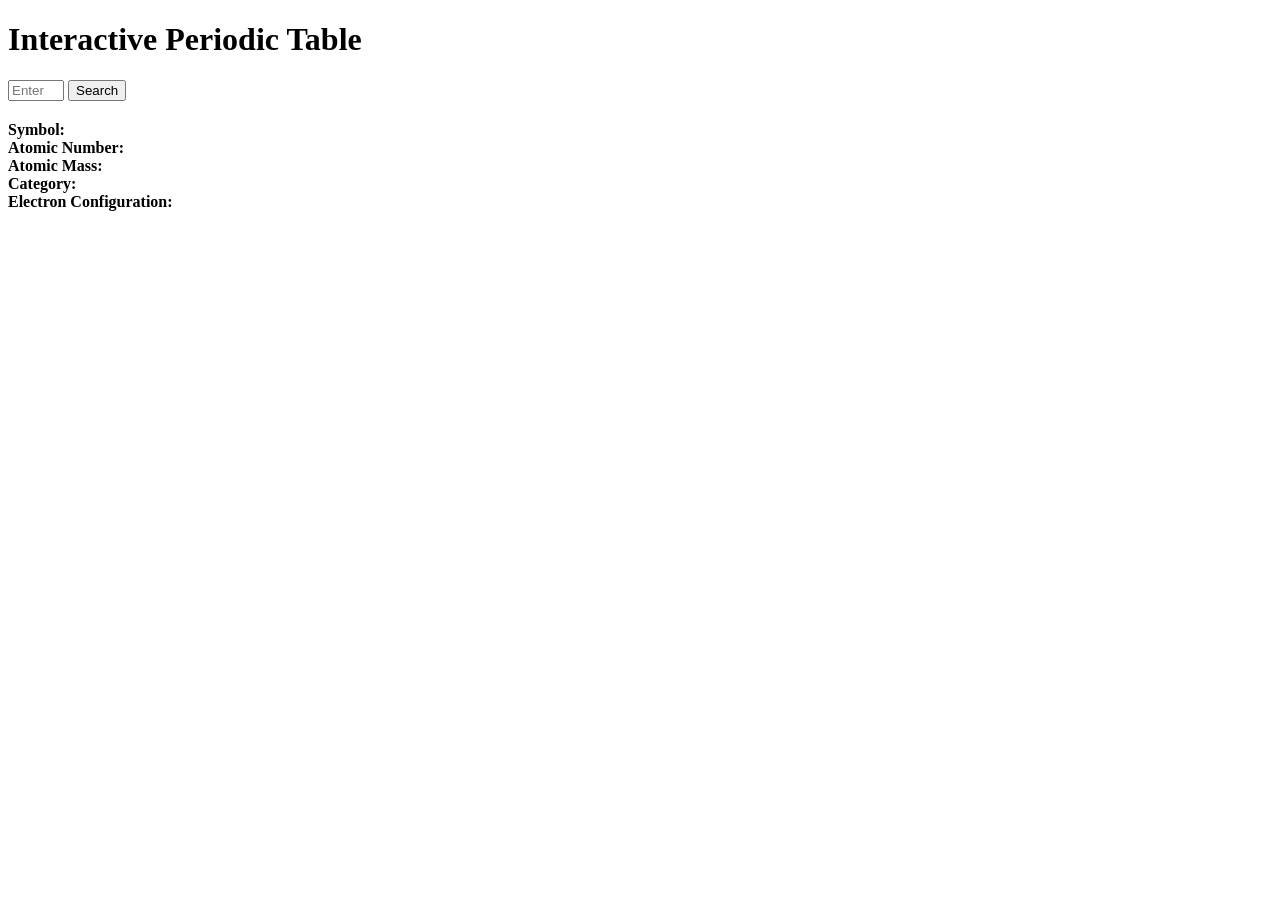
==== index.html @ e543d284 "Add initial HTML structure for periodic table" ====
<!DOCTYPE html>
<html lang="en">
<head>
    <meta charset="UTF-8">
    <meta name="viewport" content="width=device-width, initial-scale=1.0">
    <link rel="stylesheet" href="style.css">
    <script src="elements.js"></script>
    <script src="script.js" defer></script>
    <title>Interactive Periodic Table</title>
</head>
<body>
    <div class="container">
        <h1>Interactive Periodic Table</h1>
        
        <div class="search-section">
            <input 
                type="number" 
                id="atomic-number" 
                placeholder="Enter Atomic Number (1-118)" 
                min="1" 
                max="118"
            >
            <button id="search-btn">Search</button>
        </div>

        <div id="element-info" class="element-info hidden">
            <h2 id="element-name"></h2>
            <div class="info-grid">
                <div><strong>Symbol:</strong> <span id="element-symbol"></span></div>
                <div><strong>Atomic Number:</strong> <span id="element-atomic"></span></div>
                <div><strong>Atomic Mass:</strong> <span id="element-mass"></span></div>
                <div><strong>Category:</strong> <span id="element-category"></span></div>
                <div><strong>Electron Configuration:</strong> <span id="element-config"></span></div>
            </div>
        </div>

        <div id="periodic-table" class="periodic-table">
            <!-- Elements will be generated here -->
        </div>
    </div>
</body>
</html>
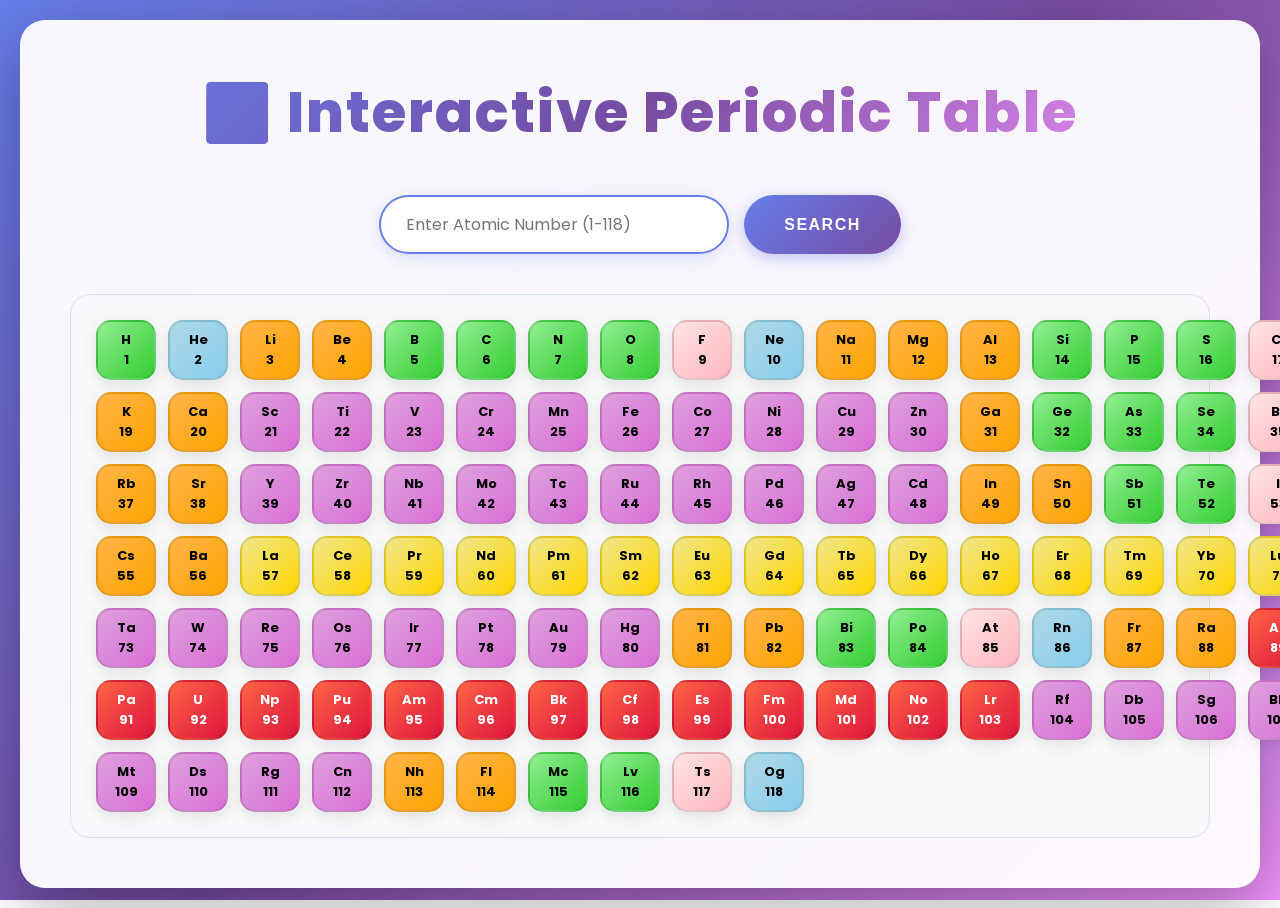
==== commit 28065c05: "Enhance index.html with animated background and emoji title Added animated background wallpaper and " ====
--- a/index.html
+++ b/index.html
@@ -9,8 +9,15 @@
     <title>Interactive Periodic Table</title>
 </head>
 <body>
+    <!-- Animated Background Wallpaper -->
+    <div class="background-wallpaper">
+        <div class="blob blob-1"></div>
+        <div class="blob blob-2"></div>
+        <div class="blob blob-3"></div>
+    </div>
+
     <div class="container">
-        <h1>Interactive Periodic Table</h1>
+        <h1>⚛️ Interactive Periodic Table</h1>
         
         <div class="search-section">
             <input 
--- a/style.css
+++ b/style.css
@@ -0,0 +1,293 @@
+@import url('https://fonts.googleapis.com/css2?family=Poppins:wght@300;400;600;700;800&display=swap');
+
+* {
+    margin: 0;
+    padding: 0;
+    box-sizing: border-box;
+}
+
+/* ===== BACKGROUND WALLPAPER ===== */
+body {
+    font-family: 'Poppins', sans-serif;
+    background: linear-gradient(135deg, #667eea 0%, #764ba2 50%, #f093fb 100%);
+    background-attachment: fixed;
+    min-height: 100vh;
+    padding: 20px;
+    overflow-x: hidden;
+    position: relative;
+}
+
+/* Animated Background Wallpaper */
+.background-wallpaper {
+    position: fixed;
+    top: 0;
+    left: 0;
+    width: 100%;
+    height: 100%;
+    background: linear-gradient(135deg, #667eea 0%, #764ba2 50%, #f093fb 100%);
+    z-index: -2;
+    overflow: hidden;
+}
+
+/* Animated Blobs */
+.blob {
+    position: fixed;
+    opacity: 0.4;
+    filter: blur(40px);
+    z-index: -1;
+}
+
+.blob-1 {
+    width: 400px;
+    height: 400px;
+    background: rgba(255, 255, 255, 0.3);
+    border-radius: 40% 60% 70% 30% / 40% 50% 60% 50%;
+    top: -50%;
+    left: -50%;
+    animation: float1 20s infinite ease-in-out;
+}
+
+.blob-2 {
+    width: 350px;
+    height: 350px;
+    background: rgba(102, 126, 234, 0.2);
+    border-radius: 20% 80% 40% 60% / 60% 40% 80% 40%;
+    top: 50%;
+    right: -100px;
+    animation: float2 25s infinite ease-in-out;
+}
+
+.blob-3 {
+    width: 300px;
+    height: 300px;
+    background: rgba(240, 147, 251, 0.2);
+    border-radius: 50% 30% 60% 40% / 40% 60% 30% 50%;
+    bottom: -50%;
+    left: 50%;
+    animation: float3 22s infinite ease-in-out;
+}
+
+@keyframes float1 {
+    0%, 100% { transform: translate(0, 0) rotate(0deg); }
+    33% { transform: translate(30px, -50px) rotate(120deg); }
+    66% { transform: translate(-30px, 50px) rotate(240deg); }
+}
+
+@keyframes float2 {
+    0%, 100% { transform: translate(0, 0) rotate(0deg); }
+    33% { transform: translate(-40px, 40px) rotate(120deg); }
+    66% { transform: translate(40px, -40px) rotate(240deg); }
+}
+
+@keyframes float3 {
+    0%, 100% { transform: translate(0, 0) rotate(0deg); }
+    33% { transform: translate(50px, 30px) rotate(120deg); }
+    66% { transform: translate(-50px, -30px) rotate(240deg); }
+}
+
+/* ===== CONTAINER ===== */
+.container {
+    max-width: 1400px;
+    margin: 0 auto;
+    background: rgba(255, 255, 255, 0.95);
+    backdrop-filter: blur(10px);
+    border-radius: 25px;
+    padding: 50px;
+    box-shadow: 0 20px 60px rgba(0, 0, 0, 0.3);
+    position: relative;
+    z-index: 1;
+}
+
+/* ===== TITLE ===== */
+h1 {
+    text-align: center;
+    font-size: 3.5em;
+    font-weight: 800;
+    margin-bottom: 10px;
+    background: linear-gradient(135deg, #667eea, #764ba2, #f093fb);
+    -webkit-background-clip: text;
+    -webkit-text-fill-color: transparent;
+    background-clip: text;
+    animation: titleGlow 3s ease-in-out infinite;
+    letter-spacing: 2px;
+}
+
+@keyframes titleGlow {
+    0%, 100% { text-shadow: 0 0 20px rgba(102, 126, 234, 0.5); }
+    50% { text-shadow: 0 0 40px rgba(240, 147, 251, 0.8); }
+}
+
+/* ===== SEARCH SECTION ===== */
+.search-section {
+    display: flex;
+    justify-content: center;
+    gap: 15px;
+    margin: 40px 0;
+    flex-wrap: wrap;
+}
+
+#atomic-number {
+    padding: 15px 25px;
+    font-size: 16px;
+    border: 2px solid #667eea;
+    border-radius: 50px;
+    width: 350px;
+    background: rgba(255, 255, 255, 0.8);
+    backdrop-filter: blur(10px);
+    transition: all 0.3s ease;
+    box-shadow: 0 4px 15px rgba(102, 126, 234, 0.2);
+    font-family: 'Poppins', sans-serif;
+}
+
+#atomic-number:focus {
+    outline: none;
+    border-color: #764ba2;
+    box-shadow: 0 8px 30px rgba(102, 126, 234, 0.5);
+    transform: translateY(-3px);
+}
+
+#search-btn {
+    padding: 15px 40px;
+    font-size: 16px;
+    font-weight: 700;
+    background: linear-gradient(135deg, #667eea 0%, #764ba2 100%);
+    color: white;
+    border: none;
+    border-radius: 50px;
+    cursor: pointer;
+    transition: all 0.3s;
+    box-shadow: 0 4px 15px rgba(102, 126, 234, 0.4);
+    text-transform: uppercase;
+    letter-spacing: 1.5px;
+}
+
+#search-btn:hover {
+    transform: translateY(-5px);
+    box-shadow: 0 10px 35px rgba(102, 126, 234, 0.6);
+}
+
+/* ===== ELEMENT INFO BOX ===== */
+.element-info {
+    background: linear-gradient(135deg, rgba(240, 147, 251, 0.7), rgba(245, 87, 108, 0.7));
+    backdrop-filter: blur(20px);
+    border-radius: 20px;
+    padding: 30px;
+    margin-bottom: 40px;
+    display: none;
+    color: white;
+    box-shadow: 0 8px 32px rgba(31, 38, 135, 0.37);
+    border: 1px solid rgba(255, 255, 255, 0.18);
+}
+
+.element-info.show {
+    display: block;
+    animation: slideDown 0.5s cubic-bezier(0.34, 1.56, 0.64, 1);
+}
+
+@keyframes slideDown {
+    from {
+        opacity: 0;
+        transform: translateY(-30px);
+    }
+    to {
+        opacity: 1;
+        transform: translateY(0);
+    }
+}
+
+#element-name {
+    font-size: 2.8em;
+    margin-bottom: 20px;
+    font-weight: 800;
+    text-shadow: 0 2px 15px rgba(0, 0, 0, 0.3);
+}
+
+.info-grid {
+    display: grid;
+    grid-template-columns: repeat(auto-fit, minmax(200px, 1fr));
+    gap: 15px;
+}
+
+.info-grid div {
+    background: rgba(255, 255, 255, 0.15);
+    padding: 20px;
+    border-radius: 15px;
+    backdrop-filter: blur(10px);
+    border: 1px solid rgba(255, 255, 255, 0.3);
+}
+
+/* ===== PERIODIC TABLE ===== */
+.periodic-table {
+    display: grid;
+    grid-template-columns: repeat(18, 1fr);
+    gap: 12px;
+    margin-top: 40px;
+    padding: 25px;
+    background: rgba(245, 247, 250, 0.7);
+    backdrop-filter: blur(10px);
+    border-radius: 20px;
+    border: 1px solid rgba(102, 126, 234, 0.2);
+}
+
+.element {
+    aspect-ratio: 1;
+    display: flex;
+    flex-direction: column;
+    justify-content: center;
+    align-items: center;
+    border: 2px solid rgba(0, 0, 0, 0.1);
+    border-radius: 15px;
+    cursor: pointer;
+    font-size: 13px;
+    font-weight: 700;
+    transition: all 0.3s cubic-bezier(0.4, 0, 0.2, 1);
+    padding: 8px;
+    text-align: center;
+    user-select: none;
+    box-shadow: 0 5px 15px rgba(0, 0, 0, 0.1);
+    background: white;
+}
+
+.element:hover {
+    transform: translateY(-8px) scale(1.08);
+    box-shadow: 0 15px 40px rgba(0, 0, 0, 0.2);
+}
+
+.element.highlight {
+    background: linear-gradient(135deg, #FFD700 0%, #FFA500 100%) !important;
+    border-color: #FF8C00 !important;
+    box-shadow: 0 0 30px rgba(255, 215, 0, 0.8), 0 0 60px rgba(255, 165, 0, 0.5) !important;
+    transform: scale(1.2) !important;
+    z-index: 10;
+}
+
+/* Element Categories */
+.element.metal { background: linear-gradient(135deg, #FFB347 0%, #FFA500 100%); }
+.element.nonmetal { background: linear-gradient(135deg, #90EE90 0%, #32CD32 100%); }
+.element.halogen { background: linear-gradient(135deg, #FFE4E1 0%, #FFB6C1 100%); }
+.element.noble-gas { background: linear-gradient(135deg, #ADD8E6 0%, #87CEEB 100%); }
+.element.transition-metal { background: linear-gradient(135deg, #DDA0DD 0%, #DA70D6 100%); }
+.element.lanthanide { background: linear-gradient(135deg, #F0E68C 0%, #FFD700 100%); }
+.element.actinide { background: linear-gradient(135deg, #FF6347 0%, #DC143C 100%); color: white; }
+
+/* ===== RESPONSIVE DESIGN ===== */
+@media (max-width: 1024px) {
+    .periodic-table { grid-template-columns: repeat(12, 1fr); }
+    h1 { font-size: 2.5em; }
+    .container { padding: 35px; }
+}
+
+@media (max-width: 768px) {
+    .periodic-table { grid-template-columns: repeat(8, 1fr); }
+    #atomic-number { width: 100%; }
+    .search-section { flex-direction: column; }
+    #search-btn { width: 100%; }
+    h1 { font-size: 2em; }
+    .container { padding: 25px; }
+}
+
+@media (max-width: 480px) {
+    .periodic-table { grid-template-columns: repeat(5, 1fr); }
+    h1 { font-size: 1.6em; }
+    .container { padding: 15px; }
+}
